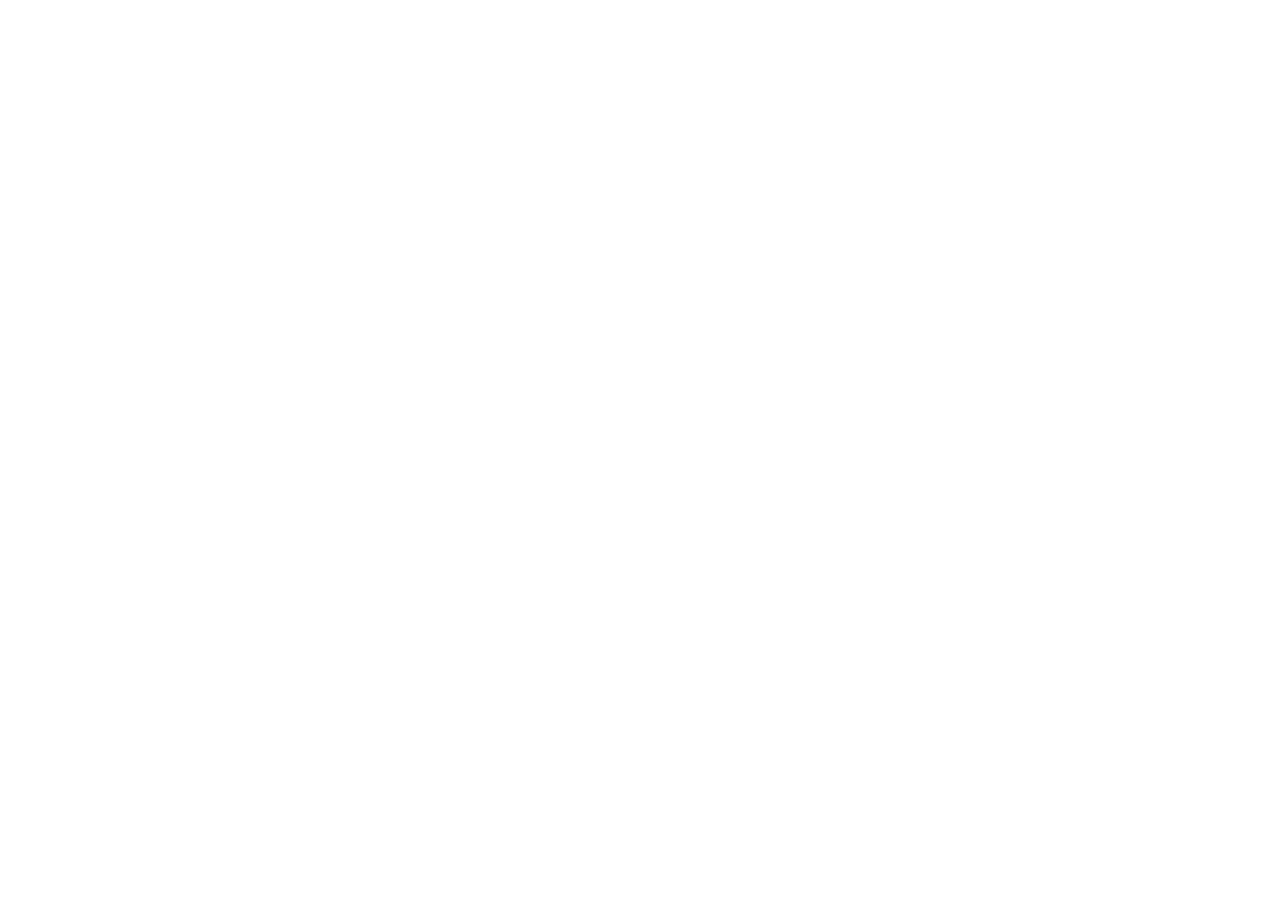
==== Tugas Akhir/index.html @ 6079f9dd "first commit" ====
<!DOCTYPE html>
<html lang="en">
<head>
    <meta charset="UTF-8">
    <meta http-equiv="X-UA-Compatible" content="IE=edge">
    <meta name="viewport" content="width=device-width, initial-scale=1.0">
    <title>Document</title>
</head>
<body>
    
</body>
</html>
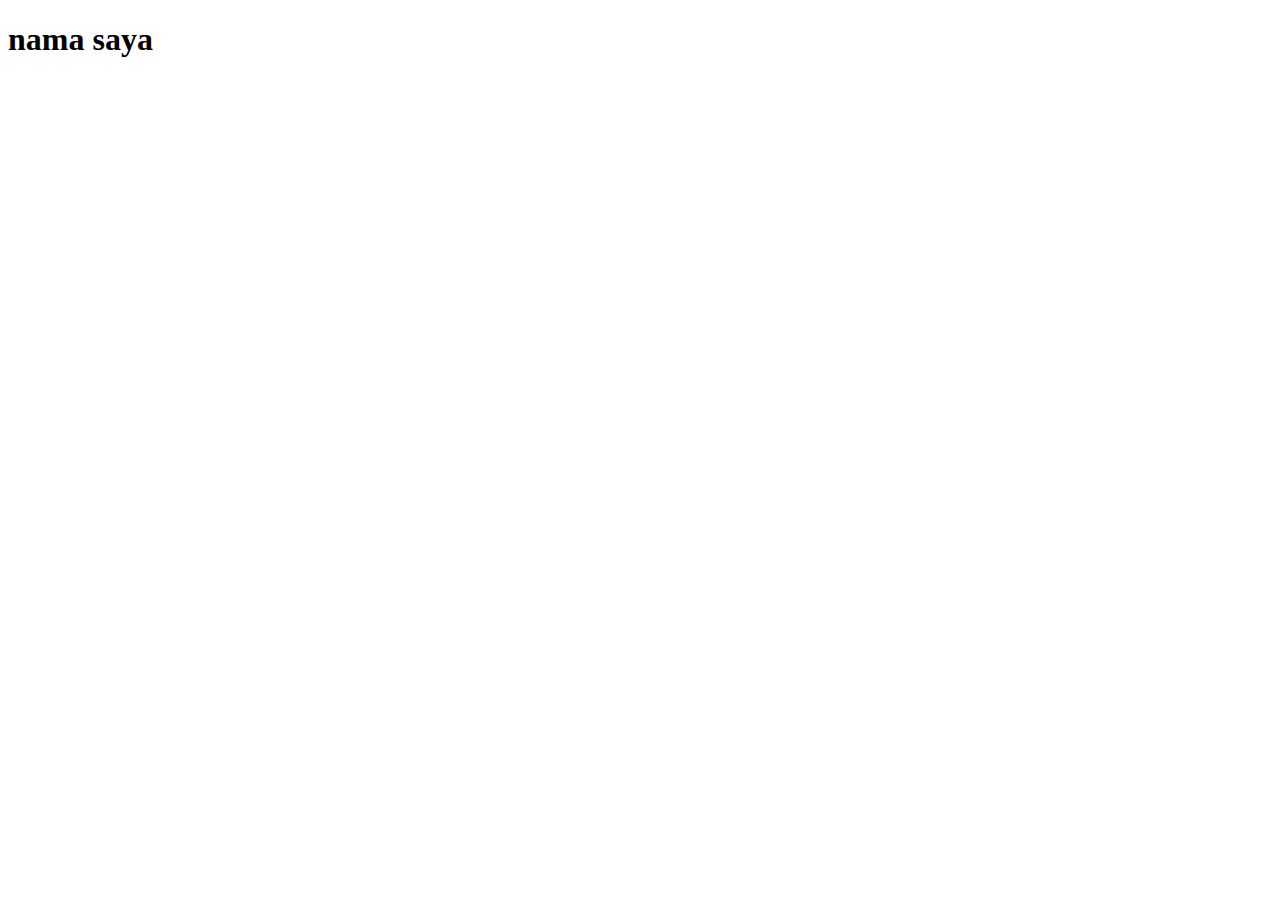
==== commit 5a705152: "add body boy" ====
--- a/Tugas Akhir/index.html
+++ b/Tugas Akhir/index.html
@@ -7,6 +7,6 @@
     <title>Document</title>
 </head>
 <body>
-    
+    <h1>nama saya</h1>
 </body>
 </html>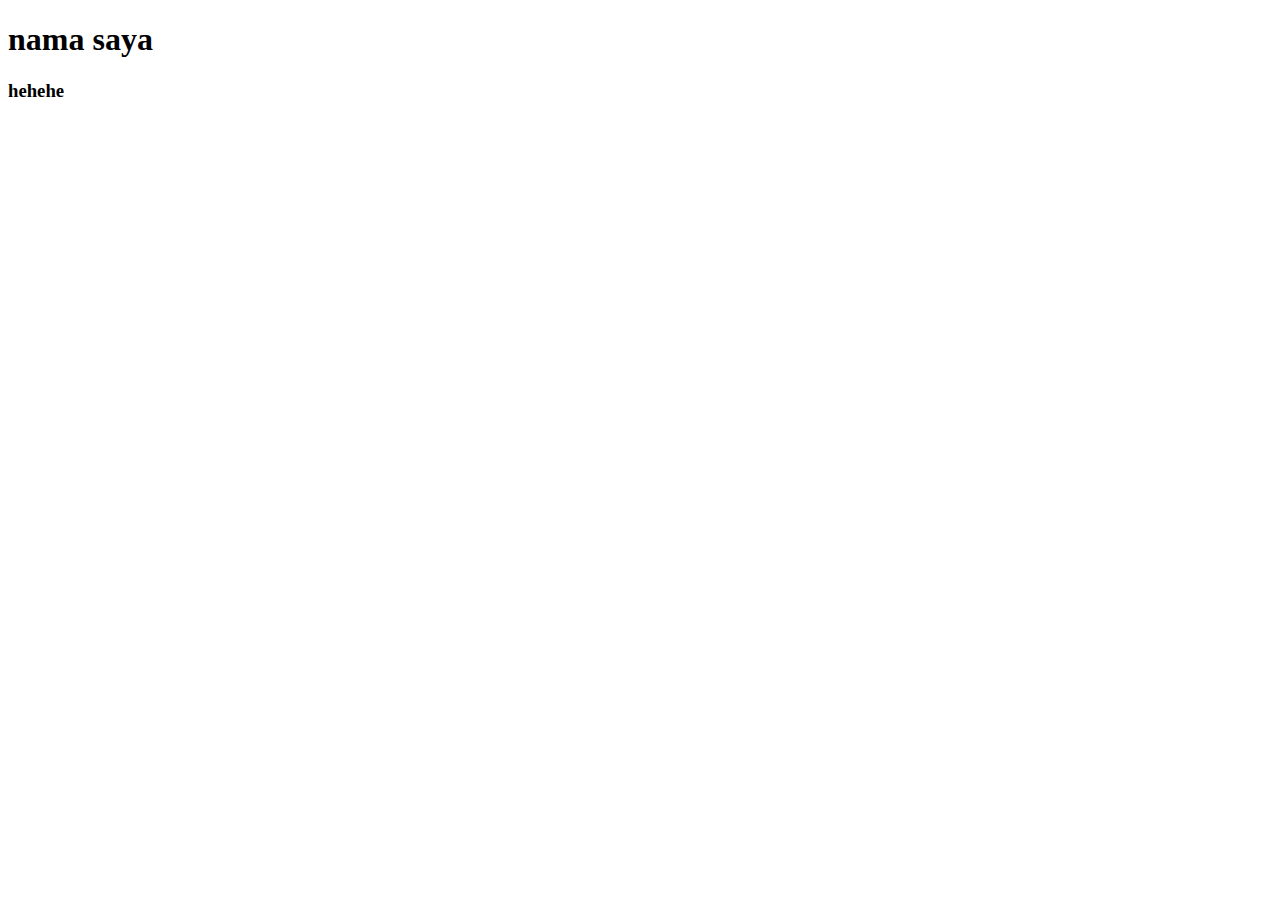
==== commit 2c0cdfbd: "nak index mas" ====
--- a/Tugas Akhir/index.html
+++ b/Tugas Akhir/index.html
@@ -8,5 +8,8 @@
 </head>
 <body>
     <h1>nama saya</h1>
+    <div>
+        <h3>hehehe</h3>
+    </div>
 </body>
 </html>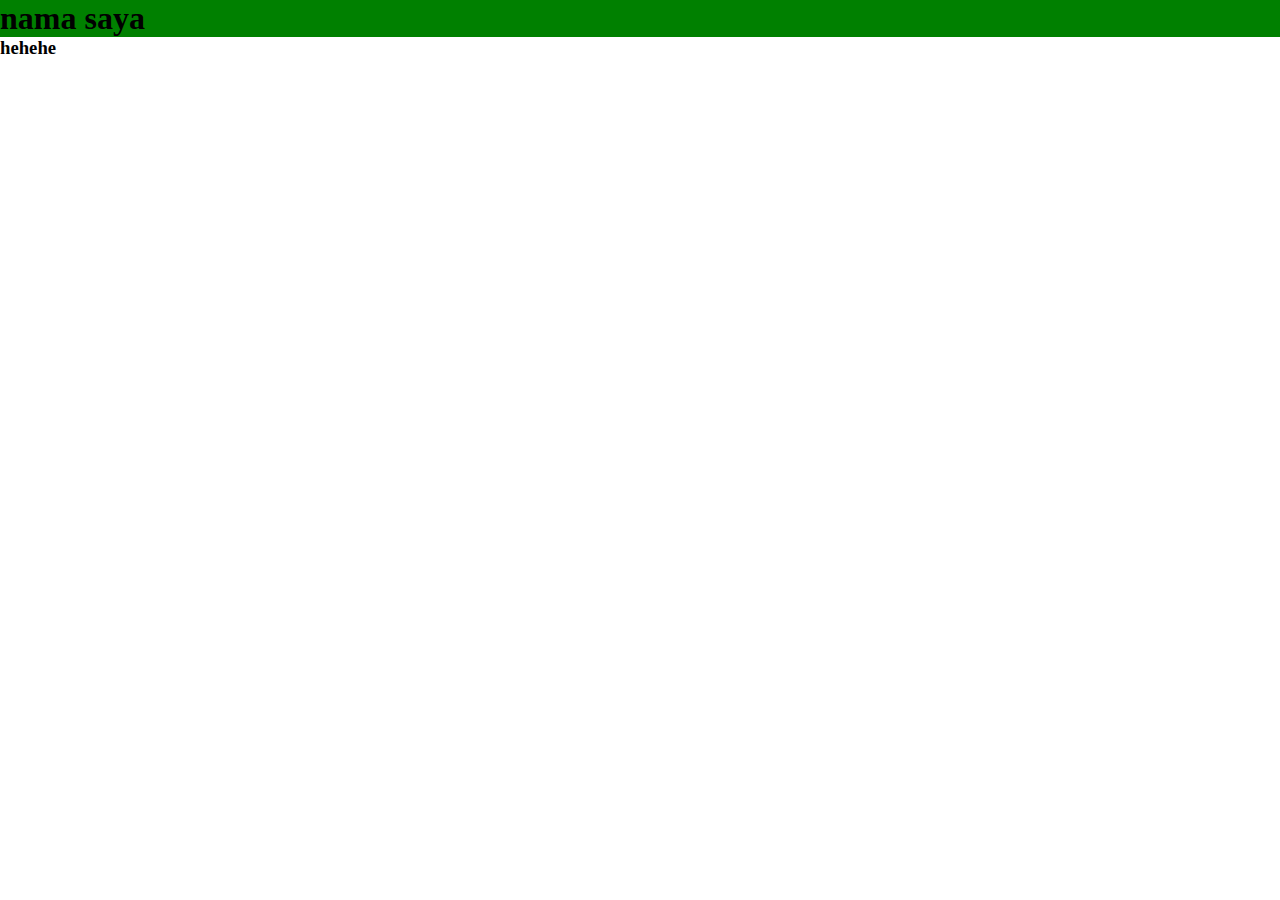
==== commit 0331fa02: "nambah css" ====
--- a/Tugas Akhir/index.html
+++ b/Tugas Akhir/index.html
@@ -4,10 +4,11 @@
     <meta charset="UTF-8">
     <meta http-equiv="X-UA-Compatible" content="IE=edge">
     <meta name="viewport" content="width=device-width, initial-scale=1.0">
+    <link rel="stylesheet" href="style.css">
     <title>Document</title>
 </head>
 <body>
-    <h1>nama saya</h1>
+    <h1 class="page-header">nama saya</h1>
     <div>
         <h3>hehehe</h3>
     </div>
--- a/Tugas Akhir/style.css
+++ b/Tugas Akhir/style.css
@@ -0,0 +1,10 @@
+*,
+html, 
+body{
+    margin: 0;
+    padding: 0;
+}
+
+.page-header {
+    background-color: green;
+}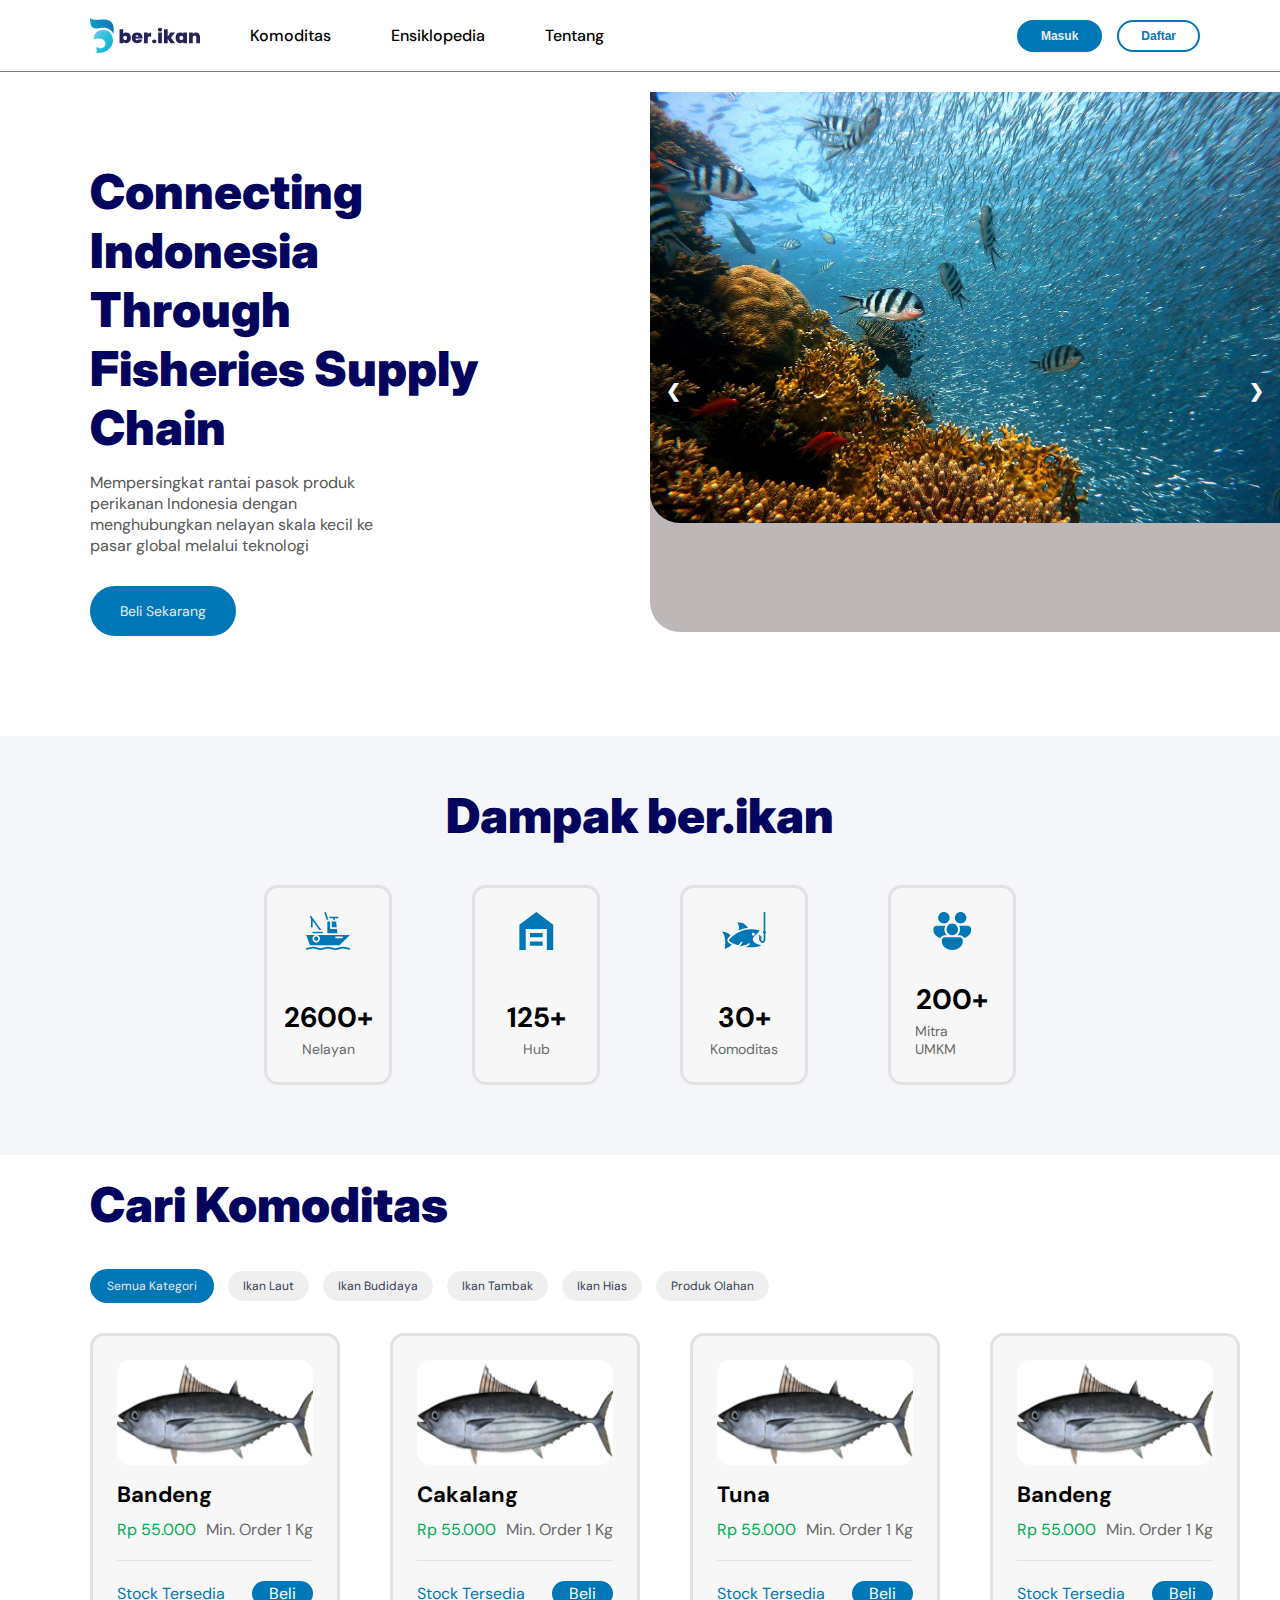
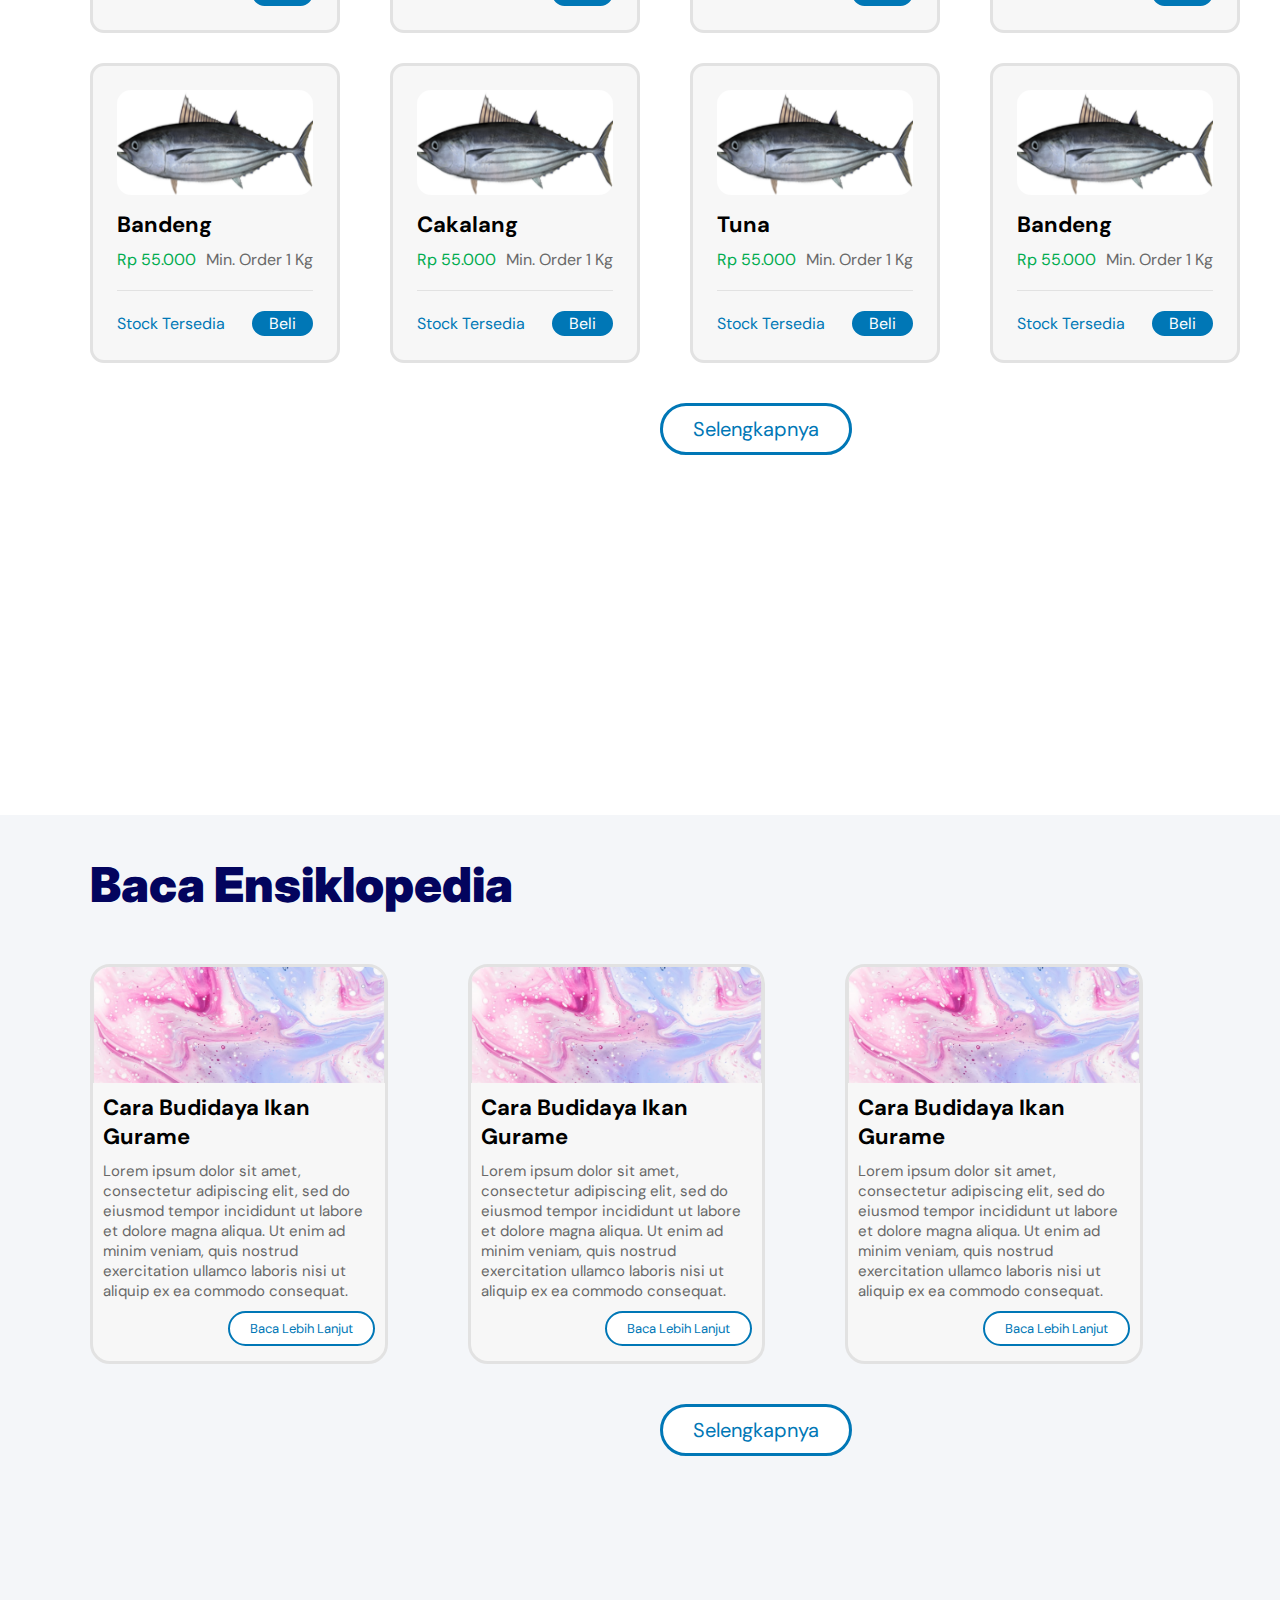
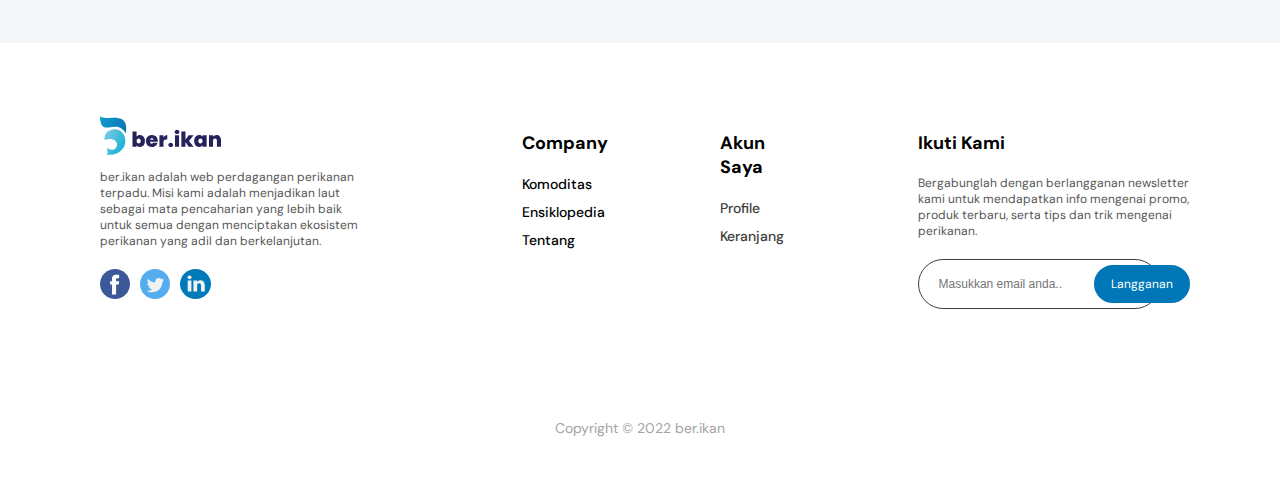
==== commit 079f6486: "new file:   Tugas Akhir/article.html 	new file:   Tugas Akhir/assets/icon/Group.svg 	new file:   Tug" ====
--- a/Tugas Akhir/index.html
+++ b/Tugas Akhir/index.html
@@ -4,13 +4,309 @@
     <meta charset="UTF-8">
     <meta http-equiv="X-UA-Compatible" content="IE=edge">
     <meta name="viewport" content="width=device-width, initial-scale=1.0">
-    <link rel="stylesheet" href="style.css">
-    <title>Document</title>
+    <link rel="stylesheet" href="css/index.css">
+    <!-- <link href='https://fonts.googleapis.com/css?family=DM Sans' rel='stylesheet'> -->
+    <link rel="preconnect" href="https://fonts.googleapis.com">
+    <link rel="preconnect" href="https://fonts.gstatic.com" crossorigin>
+    <link href="https://fonts.googleapis.com/css2?family=Inter:wght@900&display=swap" rel="stylesheet">
+    <title>Home page</title>
 </head>
 <body>
-    <h1 class="page-header">nama saya</h1>
-    <div>
-        <h3>hehehe</h3>
-    </div>
+    <header id="header" on="masukKah()">
+        <div>
+            <nav>
+                <ul>
+                    <a href="#mainAtas" class="tesboy"><img src="assets/icon/logo2.svg" alt="logo"  class="logo"></a>
+                    <!-- <img src="assets/icon/logo.svg" alt="logo" class="logo"> -->
+                    <li><a href="#cariKomoditas">Komoditas</a></li>
+                    <li><a href="#bacaEnsiklo">Ensiklopedia</a></li>
+                    <li><a href="#dampakBerikan">Tentang</a></li>
+                </ul>
+            </nav>
+        </div>
+        <div class="button-header" id="buttonHeader">
+            <button class="button ms" onclick="redirLogin()">Masuk</button>
+            <button class="button df" onclick="redirDaftar()">Daftar</button>
+        </div>
+        <div class="profill none" id="kotakProfile">
+            <img src="assets/icon/keranjang.svg" alt="" class="img-profil">
+            <a href="profile.html">
+                <img src="assets/images/admin.png" alt="" class="img-profil border-profil">
+            </a>            
+        </div>
+    </header>
+    <main>
+<!-- ATAS BANG -->
+        <div class="atas" id="mainAtas">
+            <div class="card">
+                <div class="p-70">
+                    <P class="atas-judul mt-70">Connecting Indonesia 
+                        Through Fisheries Supply Chain</P>
+                    <P class="atas-isi">Mempersingkat rantai pasok produk perikanan Indonesia dengan menghubungkan nelayan skala kecil ke pasar global melalui teknologi</P>
+                    <button class="atas-button">Beli Sekarang</button>
+                </div>
+            </div>
+
+            <div class="cardKanan">
+                <div class="mySlides1">
+                    <img src="assets/images/in3.jpg" style="width:100%; border-bottom-left-radius: 30px;">
+                </div>
+                <div class="mySlides1">
+                    <img src="assets/images/in2.jpg" style="width:100%; border-bottom-left-radius: 30px;">
+                </div>
+                <div class="mySlides1">
+                    <img src="assets/images/in1.jpg" style="width:100%; border-bottom-left-radius: 30px;">
+                </div>
+                <a class="prev" onclick="plusSlides(-1, 0)">&#10094;</a>
+                <a class="next" onclick="plusSlides(1, 0)">&#10095;</a>
+            </div>
+        </div>
+<!-- DAMPAK BERIKAN -->
+        <div class="dalam-angka" id="dampakBerikan">
+            <div class="da-text atas-judul">
+                <p>Dampak ber.ikan</p>
+            </div>
+            <div class="da-isi">
+                <div class="da-card">
+                    <div class="card-item">
+                        <div class="icon">
+                            <img src="assets/icon/nelayan.svg" alt="icon 1">
+                        </div>
+                        <p class="card-title">2600+</p>
+                        <p class="card-description">Nelayan</p>
+                    </div>
+                    <div class="card-item">
+                        <div class="icon">
+                            <img src="assets/icon/hub.svg" alt="icon 2">
+                        </div>
+                        <p class="card-title">125+</p>
+                        <p class="card-description">Hub</p>
+                    </div>
+                    <div class="card-item">
+                        <div class="icon">
+                            <img src="assets/icon/komoditas.svg" alt="icon 3">
+                        </div>
+                        <p class="card-title">30+</p>
+                        <p class="card-description">Komoditas</p>
+                    </div>
+                    <div class="card-item">
+                        <div class="icon">
+                            <img src="assets/icon/mitra.svg" alt="icon 4">
+                        </div>
+                        <p class="card-title">200+</p>
+                        <p class="card-description">Mitra UMKM</p>
+                    </div>
+                </div>
+            </div>
+        </div>
+<!-- CARI KOMODITAS -->
+        <div class="cari-komoditas" id="cariKomoditas">
+            <div class="atas-judul">
+                <p>Cari Komoditas</p>
+            </div>
+            <div class="ck-button">
+                <button class="btnn hi" id="bck1" onclick="filterCariKomoditas(1)">Semua Kategori</button>
+                <button class="btnn nhi" id="bck2" onclick="filterCariKomoditas(2)">Ikan Laut</button>
+                <button class="btnn nhi" id="bck3" onclick="filterCariKomoditas(3)">Ikan Budidaya</button>
+                <button class="btnn nhi" id="bck4" onclick="filterCariKomoditas(4)">Ikan Tambak</button>
+                <button class="btnn nhi" id="bck5" onclick="filterCariKomoditas(5)">Ikan Hias</button>
+                <button class="btnn nhi" id="bck6" onclick="filterCariKomoditas(6)">Produk Olahan</button>
+            </div>
+            <div class="ikan-b1">
+                <div class="card-ikan">
+                    <div class="icon-ikan bandeng"></div>
+                    <p class="ikan-title">Bandeng</p>
+                    <div class="ikan-desc">
+                        <p class="ikan-harga">Rp 55.000</p>
+                        <p class="ikan-min">Min. Order 1 Kg</p>
+                    </div>
+                    <div class="grs"></div>
+                    <div class="ikan-desc">
+                        <p class="ikan-stock">Stock Tersedia</p>
+                        <button class="btn-beli" onclick="redirLogin()">Beli</button>
+                    </div>
+                </div>
+                <div class="card-ikan">
+                    <div class="icon-ikan bandeng"></div>
+                    <p class="ikan-title">Cakalang</p>
+                    <div class="ikan-desc">
+                        <p class="ikan-harga">Rp 55.000</p>
+                        <p class="ikan-min">Min. Order 1 Kg</p>
+                    </div>
+                    <div class="grs"></div>
+                    <div class="ikan-desc">
+                        <p class="ikan-stock">Stock Tersedia</p>
+                        <button class="btn-beli">Beli</button>
+                    </div>
+                </div>
+                <div class="card-ikan">
+                    <div class="icon-ikan bandeng"></div>
+                    <p class="ikan-title">Tuna</p>
+                    <div class="ikan-desc">
+                        <p class="ikan-harga">Rp 55.000</p>
+                        <p class="ikan-min">Min. Order 1 Kg</p>
+                    </div>
+                    <div class="grs"></div>
+                    <div class="ikan-desc">
+                        <p class="ikan-stock">Stock Tersedia</p>
+                        <button class="btn-beli">Beli</button>
+                    </div>
+                </div>
+                <div class="card-ikan">
+                    <div class="icon-ikan bandeng"></div>
+                    <p class="ikan-title">Bandeng</p>
+                    <div class="ikan-desc">
+                        <p class="ikan-harga">Rp 55.000</p>
+                        <p class="ikan-min">Min. Order 1 Kg</p>
+                    </div>
+                    <div class="grs"></div>
+                    <div class="ikan-desc">
+                        <p class="ikan-stock">Stock Tersedia</p>
+                        <button class="btn-beli">Beli</button>
+                    </div>
+                </div>
+            </div>
+            <div class="ikan-b1">
+                <div class="card-ikan">
+                    <div class="icon-ikan bandeng"></div>
+                    <p class="ikan-title">Bandeng</p>
+                    <div class="ikan-desc">
+                        <p class="ikan-harga">Rp 55.000</p>
+                        <p class="ikan-min">Min. Order 1 Kg</p>
+                    </div>
+                    <div class="grs"></div>
+                    <div class="ikan-desc">
+                        <p class="ikan-stock">Stock Tersedia</p>
+                        <button class="btn-beli">Beli</button>
+                    </div>
+                </div>
+                <div class="card-ikan">
+                    <div class="icon-ikan bandeng"></div>
+                    <p class="ikan-title">Cakalang</p>
+                    <div class="ikan-desc">
+                        <p class="ikan-harga">Rp 55.000</p>
+                        <p class="ikan-min">Min. Order 1 Kg</p>
+                    </div>
+                    <div class="grs"></div>
+                    <div class="ikan-desc">
+                        <p class="ikan-stock">Stock Tersedia</p>
+                        <button class="btn-beli">Beli</button>
+                    </div>
+                </div>
+                <div class="card-ikan">
+                    <div class="icon-ikan bandeng"></div>
+                    <p class="ikan-title">Tuna</p>
+                    <div class="ikan-desc">
+                        <p class="ikan-harga">Rp 55.000</p>
+                        <p class="ikan-min">Min. Order 1 Kg</p>
+                    </div>
+                    <div class="grs"></div>
+                    <div class="ikan-desc">
+                        <p class="ikan-stock">Stock Tersedia</p>
+                        <button class="btn-beli">Beli</button>
+                    </div>
+                </div>
+                <div class="card-ikan">
+                    <div class="icon-ikan bandeng"></div>
+                    <p class="ikan-title">Bandeng</p>
+                    <div class="ikan-desc">
+                        <p class="ikan-harga">Rp 55.000</p>
+                        <p class="ikan-min">Min. Order 1 Kg</p>
+                    </div>
+                    <div class="grs"></div>
+                    <div class="ikan-desc">
+                        <p class="ikan-stock">Stock Tersedia</p>
+                        <button class="btn-beli">Beli</button>
+                    </div>
+                </div>
+            </div>
+            <div class="ikan-seleng">
+                <button class="btn-ck" id="selengkapnya-ck" onclick="redirCariKomoditas()">Selengkapnya</button>
+            </div>
+        </div>
+<!-- BACA ENSIKLOPEDIA -->
+        <div class="baca-ensiklo" id="bacaEnsiklo">
+            <div class="atas-judul">
+                <p>Baca Ensiklopedia</p>
+            </div>
+            <div class="ensiklo">
+                <div class="card-ensiklo">
+                    <div class="icon-ens gurame">
+                        <img src="" alt="">
+                    </div>
+                    <p class="ens-title">Cara Budidaya Ikan Gurame</p>
+                    <p class="ens-desc">Lorem ipsum dolor sit amet, consectetur adipiscing elit, sed do eiusmod tempor incididunt ut labore et dolore magna aliqua. Ut enim ad minim veniam, quis nostrud exercitation ullamco laboris nisi ut aliquip ex ea commodo consequat.</p>
+                    <div class="desc-btn-ens">
+                        <button class="btn-ens" onclick="redirLogin()">Baca Lebih Lanjut</button>
+                    </div>
+                </div>
+                <div class="card-ensiklo">
+                    <div class="icon-ens gurame">
+                        <img src="" alt="">
+                    </div>
+                    <p class="ens-title">Cara Budidaya Ikan Gurame</p>
+                    <p class="ens-desc">Lorem ipsum dolor sit amet, consectetur adipiscing elit, sed do eiusmod tempor incididunt ut labore et dolore magna aliqua. Ut enim ad minim veniam, quis nostrud exercitation ullamco laboris nisi ut aliquip ex ea commodo consequat.</p>
+                    <div class="desc-btn-ens">
+                        <button class="btn-ens">Baca Lebih Lanjut</button>
+                    </div>
+                </div>
+                <div class="card-ensiklo">
+                    <div class="icon-ens gurame">
+                        <img src="" alt="">
+                    </div>
+                    <p class="ens-title">Cara Budidaya Ikan Gurame</p>
+                    <p class="ens-desc">Lorem ipsum dolor sit amet, consectetur adipiscing elit, sed do eiusmod tempor incididunt ut labore et dolore magna aliqua. Ut enim ad minim veniam, quis nostrud exercitation ullamco laboris nisi ut aliquip ex ea commodo consequat.</p>
+                    <div class="desc-btn-ens">
+                        <button class="btn-ens">Baca Lebih Lanjut</button>
+                    </div>
+                </div>
+            </div>
+            <div class="ikan-seleng">
+                <button class="btn-ck" onclick="redirEnsiklo()">Selengkapnya</button>
+            </div>
+        </div>
+    </main>
+<!-- FOoter BANG -->
+    <footer>
+        <div class="fo-atas">
+            <div class="fo-card">
+                <div>
+                    <img src="assets/icon/logo.svg" alt="" class="fo-logo">
+                </div>
+                <div class="fo-isi">
+                    <p>ber.ikan adalah web perdagangan perikanan terpadu. Misi kami adalah menjadikan laut sebagai mata pencaharian yang lebih baik untuk semua dengan menciptakan ekosistem perikanan yang adil dan berkelanjutan.</p>
+                </div>
+                <div class="fo-bawah">
+                    <img src="assets/icon/Group.svg" alt="" class="bawah-lo">
+                    <img src="assets/icon/twitter.svg" alt="" class="bawah-lo">
+                    <img src="assets/icon/linkedin.svg" alt="" class="bawah-lo">
+                </div>
+            </div>
+            <div class="fo-card2">
+                <p class="fo-title">Company</p>
+                <p class="fo-c2-isi"><a href="komoditas.html">Komoditas</a></p>
+                <p class="fo-c2-isi"><a href="#bacaEnsiklo">Ensiklopedia</a></p>
+                <p class="fo-c2-isi"><a href="#dampakBerikan">Tentang</a></p>
+            </div>
+            <div class="fo-card2">
+                <p class="fo-title">Akun Saya</p>
+                <p class="fo-c2-isi">Profile</p>
+                <p class="fo-c2-isi">Keranjang</p>
+            </div>
+            <div class="fo-card">
+                <p class="fo-title">Ikuti Kami</p>
+                <p class="fo-isi">Bergabunglah dengan berlangganan newsletter kami untuk mendapatkan info mengenai promo, produk terbaru, serta tips dan trik mengenai perikanan.</p>
+                <div class="fo-btn">
+                    <input type="text" placeholder="Masukkan email anda.." class="fo-input" id="form-langganan">
+                    <button class="fo-btn-lang" onclick="kirimLangganan()">Langganan</button>
+                </div>
+            </div>
+        </div>
+        <div class="fo-cr">
+            <p>Copyright © 2022 ber.ikan</p>
+        </div>
+    </footer>
+    <script src="js/script.js"></script>
+    <script src="js/fixedHeader.js"></script>
 </body>
 </html>--- a/Tugas Akhir/css/index.css
+++ b/Tugas Akhir/css/index.css
@@ -0,0 +1,647 @@
+@import url('https://fonts.googleapis.com/css2?family=DM+Sans:ital,wght@0,400;0,500;0,700;1,400;1,500;1,700&family=Inter&display=swap');
+
+*, html, body{
+    margin: 0;
+    padding: 0;
+    box-sizing: border-box;
+    scroll-behavior: smooth;
+}
+
+:root {
+    --primary: #0077B6;
+    --secondary: #03045E;
+    --primary-text: #344054;
+    --secondary-text: #565656;
+}
+
+header {
+    border-bottom: .5px solid gray;
+    background-color: #fff;
+    display: flex;
+    justify-content: space-between;
+    align-items: center;
+    font-family: "DM Sans";
+    font-weight: 500;
+    padding: 5px 80px;
+}
+
+.tesboy {
+    width: 110px;
+}
+
+.sticky {
+    position: fixed;
+    top: 0;
+    width: 100%
+}
+
+nav ul {
+    display: flex;
+    padding: 10px;
+    /* margin: 0 640px 0 20px; */
+    gap: 40px;
+}
+
+li {
+    list-style-type: none;
+    padding: 10px;
+}
+
+.logo-img {
+    width: 40px;
+    height: 40px;
+}
+
+.logo {
+    width: 100%;
+    height: 100%;
+}
+
+a {
+    color: #000;
+    text-decoration: none;
+}
+
+.button-header {
+    display: flex;
+    gap: 15px;
+}
+
+.button {
+    font-size: 12px;
+    padding: 7px 22px;
+    border-radius: 60px;
+    border: 2px solid var(--primary);
+    cursor: pointer;
+}
+
+.ms {
+    background-color: var(--primary);
+    color: #eaeaea;
+    font-weight: 700;
+}
+
+.df {
+    background-color: white;
+    color: var(--primary);
+    font-weight: 700;
+}
+
+.logoo {
+    width: 40px;
+    height: 40px;
+}
+
+.profill {
+    display: flex;
+    gap: 15px;
+}
+
+.img-profil {
+    height: 35px;
+    cursor: pointer;
+}
+
+.border-profil {
+    border: 2px solid #0077B6;
+    border-radius: 60px;
+}
+
+.none {
+    display: none;
+}
+
+.atas {
+    display: flex;
+    /* background-color: rgb(216, 202, 202); */
+    /* height: 70vh; */
+}
+
+.card {
+    width: 50%;
+    height: 100%;
+    background-color: rgb(190, 183, 183);
+    background-color: #fff;
+    color: #565656;
+    font-family: "DM Sans";
+}
+
+.cardKanan {
+    width: 50%;
+    height:60vh;
+    background-color: rgb(190, 183, 183);
+    color: #565656;
+    font-family: "DM Sans";
+    display: flex;
+    margin: 20px 0 20px 20px;
+    border-bottom-left-radius: 30px;
+}
+
+.mySlides1 {
+    display: none;
+    border-bottom-left-radius: 30px;
+}
+
+.prev, .next {
+    cursor: pointer;
+    position: absolute;
+    top: 45%;
+    width: auto;
+    padding: 16px;
+    margin-top: -42px;
+    color: white;
+    font-weight: bold;
+    font-size: 18px;
+    transition: 0.6s ease;
+    border-radius: 0 3px 3px 0;
+    user-select: none;
+}
+
+.next {
+    right: 0;
+    border-radius: 3px 0 0 3px;
+}
+  
+.prev:hover, .next:hover {
+    background-color: #f1f1f1;
+    color: black;
+}
+
+
+
+
+
+
+
+
+
+
+
+
+
+
+
+
+
+
+
+
+
+
+
+
+
+
+
+
+.p-70{
+    padding: 90px 140px 100px 90px;
+}
+
+.mt-10v {
+    margin-top: 10vh;
+}
+
+.atas-judul {
+    font-family: "Inter";
+    font-size: 48px;
+    font-weight: 900;
+    color: var(--secondary);
+}
+
+.atas-isi {
+    margin: 15px 100px 30px 0;
+}
+
+.atas-button{
+    font-size: 14px;
+    padding: 14px 28px;
+    border-radius: 60px;
+    border: 2px solid var(--primary);
+    background-color: var(--primary);
+    font-family: "DM Sans";
+    color: #eaeaea;
+    transition: all .5s;
+    cursor: pointer;
+}
+
+.atas-button:hover {
+    background-color: #FFF;
+    color: var(--primary);
+    border: 3px solid var(--primary);
+}
+
+.dalam-angka {
+    background: rgb(217, 224, 236, 0.3);
+    width: 100%;
+    /* height: 60vh; */
+    padding-bottom: 70px;
+}
+
+.da-text {
+    display: flex;
+    justify-content: center;
+    padding: 50px 0 0 0;
+}
+
+.da-isi {
+    /* background-color: red; */
+    width: 100%;
+    height: 70%;
+}
+
+.da-card {
+    display: flex;
+    justify-content: center;
+    padding: 40px 0 0 0;
+    gap: 80px;
+}
+
+.card-item {
+    display: flex;
+    flex-direction: column;
+    /* justify-content: center; */
+    align-items: center;
+    width: 10%;
+    min-height: 200px;
+    max-height: 300px;
+    background-color: #f7f7f7;
+    padding: 24px;
+    border: 3px solid #E2E2E2;
+    border-radius: 14px;
+}
+
+.card-item:hover {
+    border: 3px solid var(--primary);
+    transition: all .5s;
+}
+
+.card-title {
+    font-size: 28px;
+    font-weight: bolder;
+    font-family: "DM Sans";
+    /* margin: 40px 0 2px 0; */
+}
+
+.card-description {
+    font-size: 14px;
+    margin-top: 4px;
+    color: #696969;
+    font-family: "DM Sans";
+}
+
+.icon {
+    /* background-color: #aaa; */
+    width: 60%;
+    height: 60%;
+}
+
+
+.cari-komoditas {
+    width: 100%;
+    height: 140vh;
+    padding: 20px 0 0 90px;
+}
+
+.ck-button {
+    margin: 35px 0 25px 0;
+}
+
+.btnn {
+    font-size: 12px;
+    padding: 7px 15px;
+    border-radius: 60px;
+    font-family: "DM Sans";
+    cursor: pointer;
+    margin-right: 10px;
+}
+
+.hi {
+    border: 2px solid var(--primary);
+    background-color: var(--primary);
+    color: #eaeaea;
+}
+
+.nhi {
+    border: none;
+    color: #344054;
+}
+
+.ikan-b1 {
+    display: flex;
+    gap: 50px;
+    margin: 30px 0 0 0;
+}
+
+.card-ikan {
+    display: flex;
+    flex-direction: column;
+    width: 21%;
+    min-height: 300px;
+    max-height: 400px;
+    background-color: #f7f7f7;
+    padding: 24px;
+    border: 3px solid #E2E2E2;
+    border-radius: 14px;
+}
+
+.card-ikan:hover {
+    border: 3px solid var(--primary);
+    transition: all .5s;
+}
+
+.icon-ikan {
+    background-size: 102% 200%;
+    background-position: center;
+    background-repeat: no-repeat;
+    border-radius: 14px;
+    display: flex;
+    justify-content: center;
+    width: 100%;
+    height: 60%;
+}
+
+.bandeng {
+    background-image: url(../assets/images/bandeng.png);
+}
+
+.foto-ikan {
+    background-color: red;
+    height: 100%;
+}
+
+.ikan-title {
+    text-align: left;
+    font-size: 22px;
+    font-weight: bolder;
+    font-family: "DM Sans";
+    margin: 15px 0 10px 0;
+}
+
+.ikan-desc {
+    display: flex;
+    align-items: center;
+    font-family: "DM Sans";
+    justify-content: space-between;
+}
+
+.ikan-harga{
+    font-size: 16px;
+    color: #00AC4F;
+}
+
+.ikan-min {
+    font-size: 16px;
+    color: #696969;
+}
+
+.grs {
+    background-color: #E2E2E2;
+    margin: 20px 0 20px 0;
+    width: 100%;
+    height: 1px;
+}
+
+.ikan-stock {
+    font-size: 16px;
+    color: var(--primary);
+}
+
+.btn-beli {
+    font-size: 16px;
+    padding: 0px 15px;
+    border-radius: 60px;
+    font-family: "DM Sans";
+    color: #FFFFFF;
+    border: 2px solid var(--primary);
+    background-color: var(--primary);
+    transition: all .5s;
+    cursor: pointer;
+}
+
+/* .btn-beli:hover {
+    background-color: #FFFFFF;
+    border: 2px solid var(--primary);
+    color: var(--primary);
+} */
+
+.ikan-seleng {
+    display: flex;
+    margin: 40px 0 0 570px;
+}
+
+.btn-ck {
+    font-size: 20px;
+    padding: 10px 30px;
+    border-radius: 60px;
+    font-family: "DM Sans";
+    background-color: #FFF;
+    color: var(--primary);
+    border: 3px solid var(--primary);
+    cursor: pointer;
+    transition: all .5s;
+}
+
+.btn-ck:hover {
+    color: #FFFFFF;
+    background-color: var(--primary);
+}
+
+.baca-ensiklo {
+    background: rgb(217, 224, 236, 0.3);
+    padding: 40px 0 0 90px;
+    width: 100%;
+    height: 92vh;
+}
+
+.ensiklo {
+    display: flex;
+    margin: 50px 0 0 0;
+    /* background-color: red; */
+    gap: 80px;
+}
+
+.card-ensiklo {
+    display: flex;
+    flex-direction: column;
+    width: 25%;
+    min-height: 400px;
+    max-height: 400px;
+    background-color: #f7f7f7;
+    border: 3px solid #E2E2E2;
+    border-radius: 20px;
+    overflow: hidden;
+    transition: all .5s;
+}
+
+.card-ensiklo:hover {
+    box-shadow: 0 0 5px;
+}
+
+.card-ensiklo:hover .icon-ens {
+    background-size: 120%;
+}
+
+.icon-ens {
+    background-size: 100%;
+    background-position: center;
+    background-repeat: no-repeat;
+    display: flex;
+    justify-content: center;
+    width: 100%;
+    height: 55%;
+    transition: all .5s;
+}
+
+.gurame {
+    background-image: url(../assets/images/gurame.png);
+    overflow: hidden;
+}
+
+.ens-title {
+    text-align: left;
+    font-size: 22px;
+    font-weight: bolder;
+    font-family: "DM Sans";
+    padding: 10px;
+    /* margin: 10px 5px 10px 0; */
+}
+
+.ens-desc {
+    font-size: 15px;
+    color: #696969;
+    font-family: "DM Sans";
+    padding: 0 10px;
+}
+
+.desc-btn-ens {
+    /* background-color: red; */
+    padding: 10px;
+    margin-bottom: 5px;
+    display: flex;
+    justify-content: right;
+}
+
+.btn-ens {
+    font-size: 13px;
+    padding: 7px 20px;
+    border-radius: 60px;
+    font-family: "DM Sans";
+    cursor: pointer;
+    background-color: #FFF;
+    color: var(--primary);
+    border: 2px solid var(--primary);
+    transition: all .5s;
+}
+
+.btn-ens:hover {
+    color: #FFFFFF;
+    background-color: var(--primary);
+}
+
+footer {
+    height: 50vh;
+    padding-top: 30px;
+}
+
+.fo-atas {
+    display: flex;
+    justify-content: space-between;
+    align-items: center;
+    height: 80%;
+    padding: 0 60px 0 100px;
+}
+
+.fo-card {
+    height: 30vh;
+    width: 27%;
+}
+
+.fo-card2 {
+    /* background-color:red; */
+    height: 30vh;
+    width: 7%;
+    display: flex;
+    flex-direction: column;
+    align-items: left;
+}
+
+.fo-logo {
+    margin: 10px 0 10px 0;
+    width: 40%;
+    height: 40%;
+}
+
+.fo-isi {
+    font-family: "DM Sans";
+    margin: 0 30px 0 0;
+    font-size: 12px;
+    font-weight: 400;
+    color: var(--secondary-text);
+}
+
+.fo-bawah{
+    display: flex;
+    gap: 10px;
+}
+
+.bawah-lo {
+    margin: 20px 0 20px 0;
+    width: 10%;
+    height: 10%;
+    cursor: pointer;
+}
+
+.fo-title {
+    font-family: "DM Sans";
+    font-weight: 700;
+    font-size: 18px;
+    margin: 25px 0 20px 0;
+}
+
+.fo-c2-isi {
+    font-family: "DM Sans";
+    font-weight: 500;
+    font-size: 14px;
+    color: #3D3D3D;
+    margin-bottom: 10px;
+    cursor: pointer;
+}
+
+.fo-btn {
+    border: 1px solid #3D3D3D;
+    margin: 20px 60px 0 0;
+    border-radius: 40px;
+    height: 50px;
+    display: flex;
+    justify-content: space-between;
+    padding: 5px 5px 5px 20px;
+    justify-content: space-between;
+}
+
+.fo-input {
+    border: none;
+    font-size: 12px;
+    outline: none;
+}
+
+.fo-btn-lang {
+    font-size: 12px;
+    padding: 0px 15px;
+    border-radius: 60px;
+    font-family: "DM Sans";
+    cursor: pointer;
+    /* margin-right: 10px; */
+    color: #FFFFFF;
+    border: 2px solid var(--primary);
+    background-color: var(--primary);
+}
+
+.fo-cr {
+    display: flex;
+    justify-content: center;
+    font-family: "DM Sans";
+    padding-top: 10px;
+    font-size: 14px;
+    color: #A4A4A4;
+}